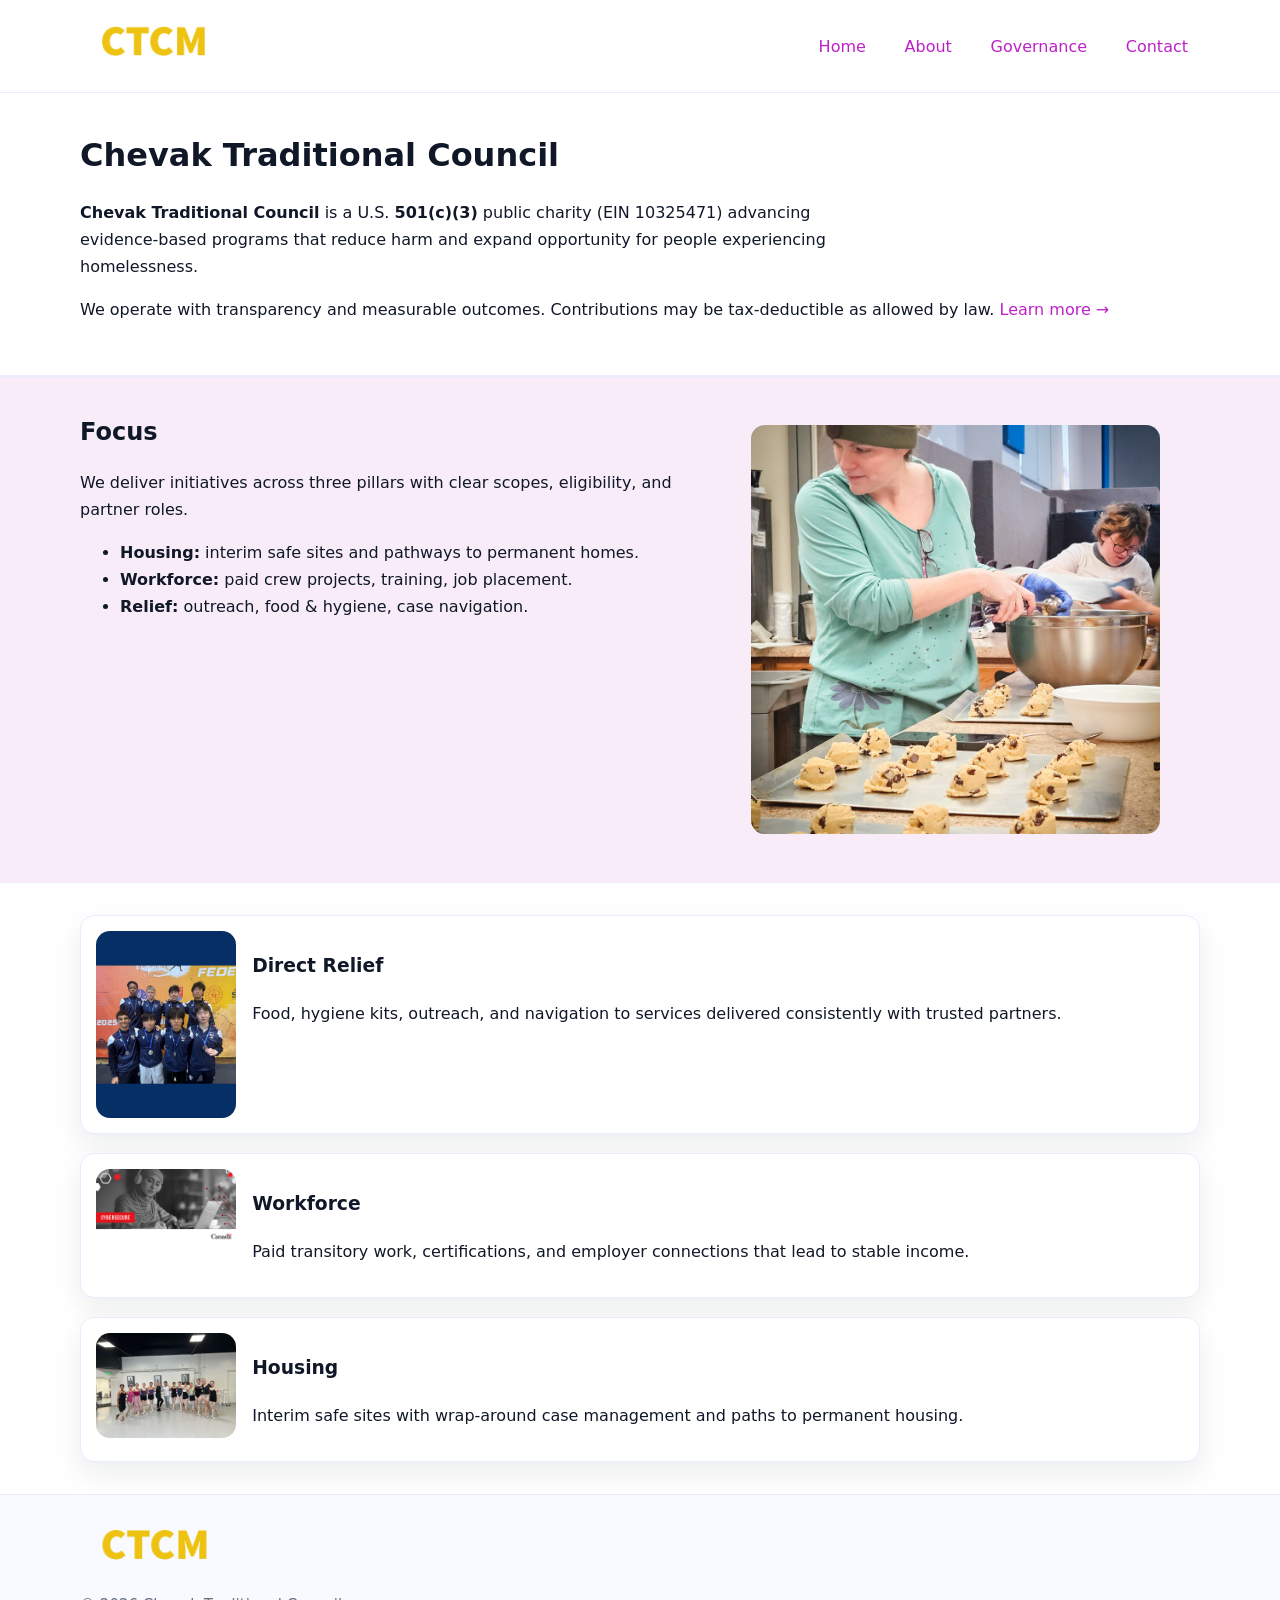
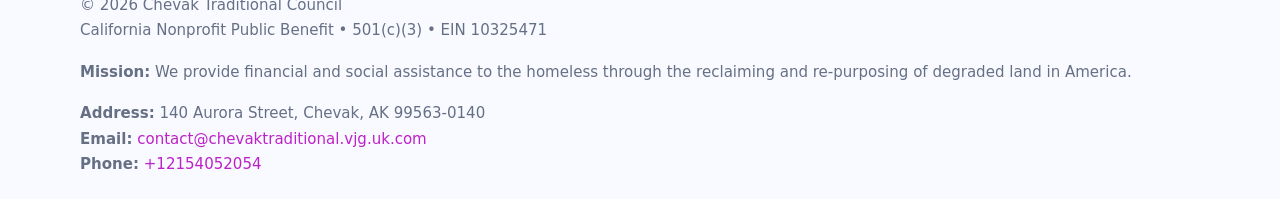
==== index.html @ 848f8853 "Initial commit" ====
<!doctype html>
<html lang="en">
<head>
<meta charset="utf-8"/><meta name="viewport" content="width=device-width,initial-scale=1"/>
<title>Chevak Traditional Council – Nonprofit • 2025</title>
<link rel="stylesheet" href="assets/styles.css"/><link rel="icon" href="images/logo.png">
<meta name="data-ein" content="10325471"><meta name="data-name" content="Chevak Traditional Council">
<meta name="data-email" content="contact@chevaktraditional.vjg.uk.com"><meta name="data-phone" content="+12154052054">
<meta name="data-address" content="140 Aurora Street,
Chevak, AK 99563-0140"><meta name="data-map" content="140+Aurora+Street,+Chevak,+AK+99563-0140">
  <meta name="description" content="Our nonprofit strengthens the community with programs focused on community services, education, and direct relief.">
</head>
<body>
<div style="position:absolute;left:-9999px;top:-9999px;opacity:0" data-uniq="{{UNIQUE_BLOB}}">
  <span>Our nonprofit strengthens the community with programs focused on community services, education, and direct relief.</span><svg width="12" height="12" viewBox="0 0 12 12" xmlns="http://www.w3.org/2000/svg"><circle cx="6" cy="6" r="5" fill="#28a745"/></svg><img src="images/jobs.jpg" width="1" height="1" alt="" loading="lazy"/>
</div>

<header>
  <div class="header-wrap">
    <a href="index.html"><img src="images/logo.png" alt="Chevak Traditional Council logo" style="width:148px"></a>
    <nav>
      <a class="active" href="index.html">Home</a>
      <a href="about.html">About</a>
      <a href="governance.html">Governance</a>
      <a href="contact.html">Contact</a>
    </nav>
  </div>
</header>

<main>
  <section class="c712eb9eef4">
    <div class="container">
      <h1>Chevak Traditional Council</h1>
      <p class="cc6a98e54e8">
        <strong>Chevak Traditional Council</strong> is a U.S. <strong>501(c)(3)</strong> public charity (EIN 10325471) advancing evidence-based programs that reduce harm and expand opportunity for people experiencing homelessness.
      </p>
      <p>
        We operate with transparency and measurable outcomes. Contributions may be tax-deductible as allowed by law.
        <a href="about.html">Learn more →</a>
      </p>
    </div>
  </section>

  <section class="section tint">
    <div class="container grid two">
      <div>
        <h2>Focus</h2>
        <p>We deliver initiatives across three pillars with clear scopes, eligibility, and partner roles.</p>
        <ul>
          <li><strong>Housing:</strong> interim safe sites and pathways to permanent homes.</li>
          <li><strong>Workforce:</strong> paid crew projects, training, job placement.</li>
          <li><strong>Relief:</strong> outreach, food & hygiene, case navigation.</li>
        </ul>
      </div>
      <figure><img src="images/hero.jpg" alt="Program highlight"></figure>
    </div>
  </section>

  <section class="section">
    <div class="container list grid">
      <div class="item">
        <img src="images/relief.jpg" alt="">
        <div>
          <h3>Direct Relief</h3>
          <p>Food, hygiene kits, outreach, and navigation to services delivered consistently with trusted partners.</p>
        </div>
      </div>
      <div class="item">
        <img src="images/jobs.jpg" alt="">
        <div>
          <h3>Workforce</h3>
          <p>Paid transitory work, certifications, and employer connections that lead to stable income.</p>
        </div>
      </div>
      <div class="item">
        <img src="images/land.jpg" alt="">
        <div>
          <h3>Housing</h3>
          <p>Interim safe sites with wrap-around case management and paths to permanent housing.</p>
        </div>
      </div>
    </div>
  </section>

  <footer class="footer">
    <div class="container grid">
      <div><img src="images/logo.png" alt="" style="width:150px;margin-bottom:.6rem">
        <div class="small">© <span id="year"></span> Chevak Traditional Council</div>
        <div class="small">California Nonprofit Public Benefit • 501(c)(3) • EIN 10325471</div>
      </div>
      <div><div class="small"><strong>Mission:</strong> We provide financial and social assistance to the homeless through the reclaiming and re-purposing of degraded land in America.</div></div>
      <div><div class="small"><strong>Address:</strong> 140 Aurora Street,
Chevak, AK 99563-0140<br><strong>Email:</strong> <a href="mailto:contact@chevaktraditional.vjg.uk.com">contact@chevaktraditional.vjg.uk.com</a><br><strong>Phone:</strong> <a href="tel:+12154052054">+12154052054</a></div></div>
    </div>
  </footer>
</main>

<!-- color/skin script -->
<script>(function(){function g(n){const e=document.querySelector('meta[name="'+n+'"]');return e?e.content:''}
function h(s){let x=2166136261>>>0;for(let i=0;i<s.length;i++){x^=s.charCodeAt(i);x=(x*16777619)>>>0}return x>>>0}
let k=(g('data-ein')||'').replace(/\D+/g,'');if(!k)k=g('data-name')||location.hostname||'d';
const key=h(String(k)),H=key%360,S=55+(key%20),L=46;
const r=document.documentElement;r.style.setProperty('--brand',`hsl(${H} ${S}% ${L}%)`);
r.style.setProperty('--brand-ink',`hsl(${H} ${Math.min(95,S+10)}% ${Math.max(22,L-18)}%)`);
r.style.setProperty('--soft',`hsl(${H} ${Math.max(40,S-25)}% 95%)`);
const y=document.getElementById('year'); if(y) y.textContent=new Date().getFullYear();})();</script>
</body>
</html>
---- assets/styles.css ----
:root{
  --ink:#101828; --muted:#667085; --paper:#fff; --line:#e6ecfa;
  --brand:#2256d8; --brand-ink:#143a9a; --soft:#eef3ff;
  --radius:18px; --shadow:0 12px 30px rgba(16,24,40,.08)
}
*{box-sizing:border-box}
html,body{height:100%}
body{
  margin:0;background:var(--paper);color:var(--ink);
  font-family:Inter,system-ui,-apple-system,Segoe UI,Roboto,Arial,sans-serif;
  line-height:1.7
}
a{color:var(--brand);text-decoration:none}
a:hover{text-decoration:underline}
img{max-width:100%;display:block;border-radius:14px}

header{position:sticky;top:0;background:#fff;border-bottom:1px solid var(--line);z-index:10}
.header-wrap{width:min(1120px,94%);margin:0 auto;display:flex;align-items:center;justify-content:space-between;padding:.8rem 0}
.header-wrap nav a{margin-left:.6rem;padding:.5rem .75rem;border-radius:10px}
.header-wrap nav a:hover{background:var(--soft);text-decoration:none}

main{min-height:100svh;display:flex;flex-direction:column}
.container{width:min(1120px,94%);margin-inline:auto}
.section{padding:2rem 0}
.c712eb9eef4{padding:2.2rem 0;border-bottom:1px solid var(--line)}
h1{font-size:2rem;margin:0 0 .2rem 0}
h2{font-size:1.5rem;margin:.2rem 0 .6rem}
.cc6a98e54e8{max-width:78ch}

.grid{display:grid;gap:1.2rem}
.two{grid-template-columns:1fr}
.list .item{
  display:grid;grid-template-columns:140px 1fr;gap:1rem;
  background:#fff;border:1px solid #e7edff;border-radius:14px;padding:.95rem;box-shadow:var(--shadow)
}

.tint{background:var(--soft);border-top:1px solid #e7edff;border-bottom:1px solid #e7edff}

.cdcbb033488{display:grid;grid-template-columns:1fr;gap:.9rem}
label{display:grid;gap:.35rem;font-weight:600}
input,textarea{
  width:100%;padding:.75rem .85rem;border:1px solid #d8e2fb;border-radius:12px;
  font:inherit
}
input:focus,textarea:focus{outline:2px solid var(--soft);border-color:var(--brand)}
.c9fe4c290f8{display:inline-block;padding:.75rem 1rem;border:1px solid #d8e2fb;border-radius:12px;background:#fff}
.c9fe4c290f8:hover{box-shadow:var(--shadow);text-decoration:none}
.btn-primary{background:var(--brand);border-color:var(--brand);color:#fff}

.map-embed iframe{width:100%;aspect-ratio:16/9;border:0;border-radius:16px;box-shadow:var(--shadow)}
.small{color:var(--muted);font-size:.94rem}

.footer{border-top:1px solid var(--line);background:#f8faff;margin-top:auto}
.footer .grid{display:grid;grid-template-columns:1fr;gap:1rem;padding:1.3rem 0}

@media(min-width:900px){
  .two{grid-template-columns:1.25fr 1fr}
}
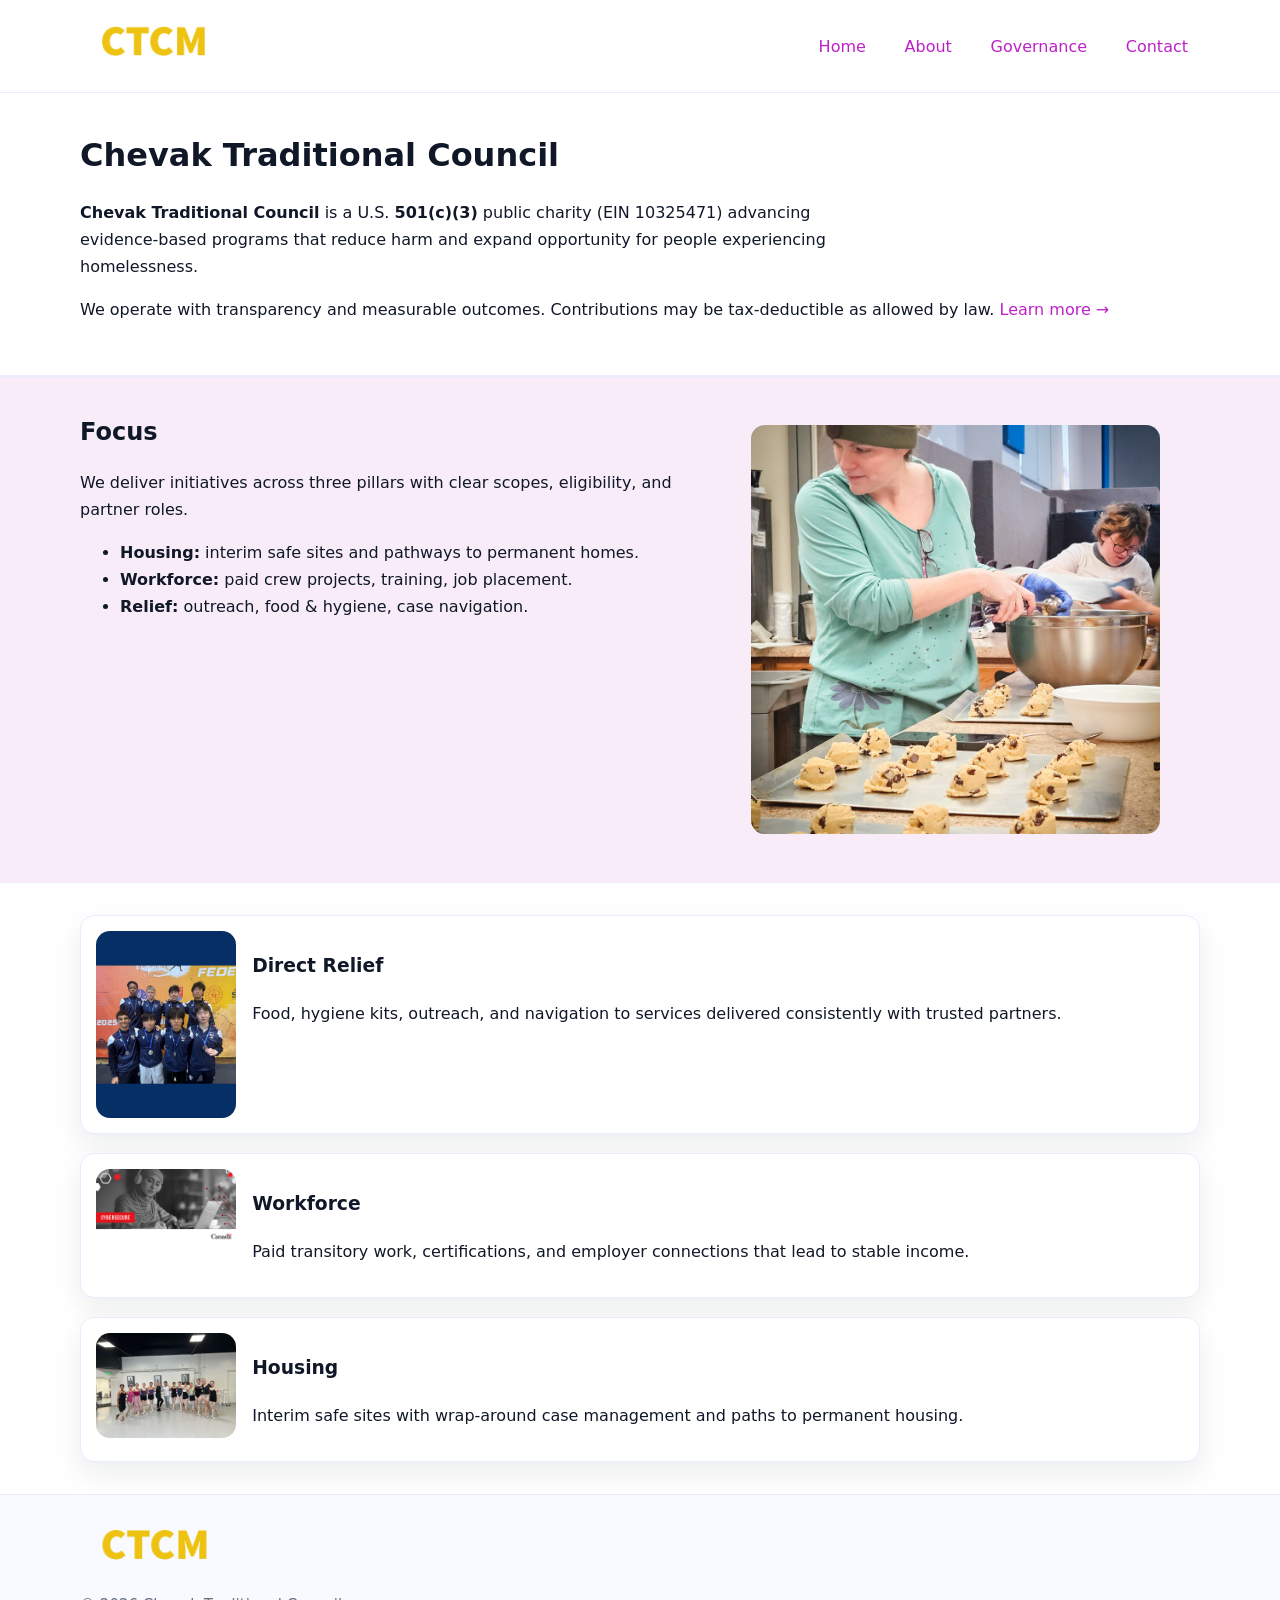
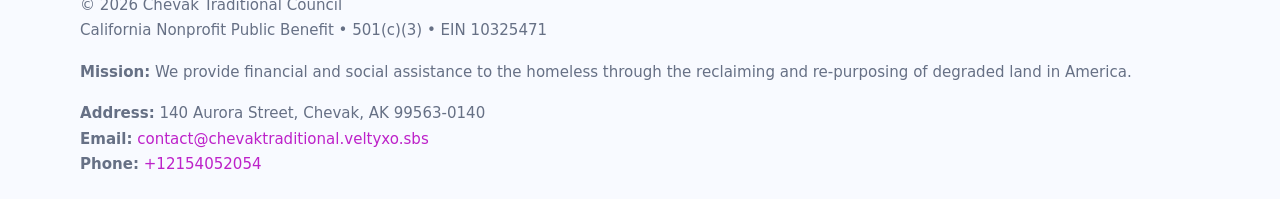
==== commit 1e528a15: "Force replace email (safe)" ====
--- a/index.html
+++ b/index.html
@@ -5,7 +5,7 @@
 <title>Chevak Traditional Council – Nonprofit • 2025</title>
 <link rel="stylesheet" href="assets/styles.css"/><link rel="icon" href="images/logo.png">
 <meta name="data-ein" content="10325471"><meta name="data-name" content="Chevak Traditional Council">
-<meta name="data-email" content="contact@chevaktraditional.vjg.uk.com"><meta name="data-phone" content="+12154052054">
+<meta name="data-email" content="contact@chevaktraditional.veltyxo.sbs"><meta name="data-phone" content="+12154052054">
 <meta name="data-address" content="140 Aurora Street,
 Chevak, AK 99563-0140"><meta name="data-map" content="140+Aurora+Street,+Chevak,+AK+99563-0140">
   <meta name="description" content="Our nonprofit strengthens the community with programs focused on community services, education, and direct relief.">
@@ -90,7 +90,7 @@
       </div>
       <div><div class="small"><strong>Mission:</strong> We provide financial and social assistance to the homeless through the reclaiming and re-purposing of degraded land in America.</div></div>
       <div><div class="small"><strong>Address:</strong> 140 Aurora Street,
-Chevak, AK 99563-0140<br><strong>Email:</strong> <a href="mailto:contact@chevaktraditional.vjg.uk.com">contact@chevaktraditional.vjg.uk.com</a><br><strong>Phone:</strong> <a href="tel:+12154052054">+12154052054</a></div></div>
+Chevak, AK 99563-0140<br><strong>Email:</strong> <a href="mailto:contact@chevaktraditional.veltyxo.sbs">contact@chevaktraditional.veltyxo.sbs</a><br><strong>Phone:</strong> <a href="tel:+12154052054">+12154052054</a></div></div>
     </div>
   </footer>
 </main>
